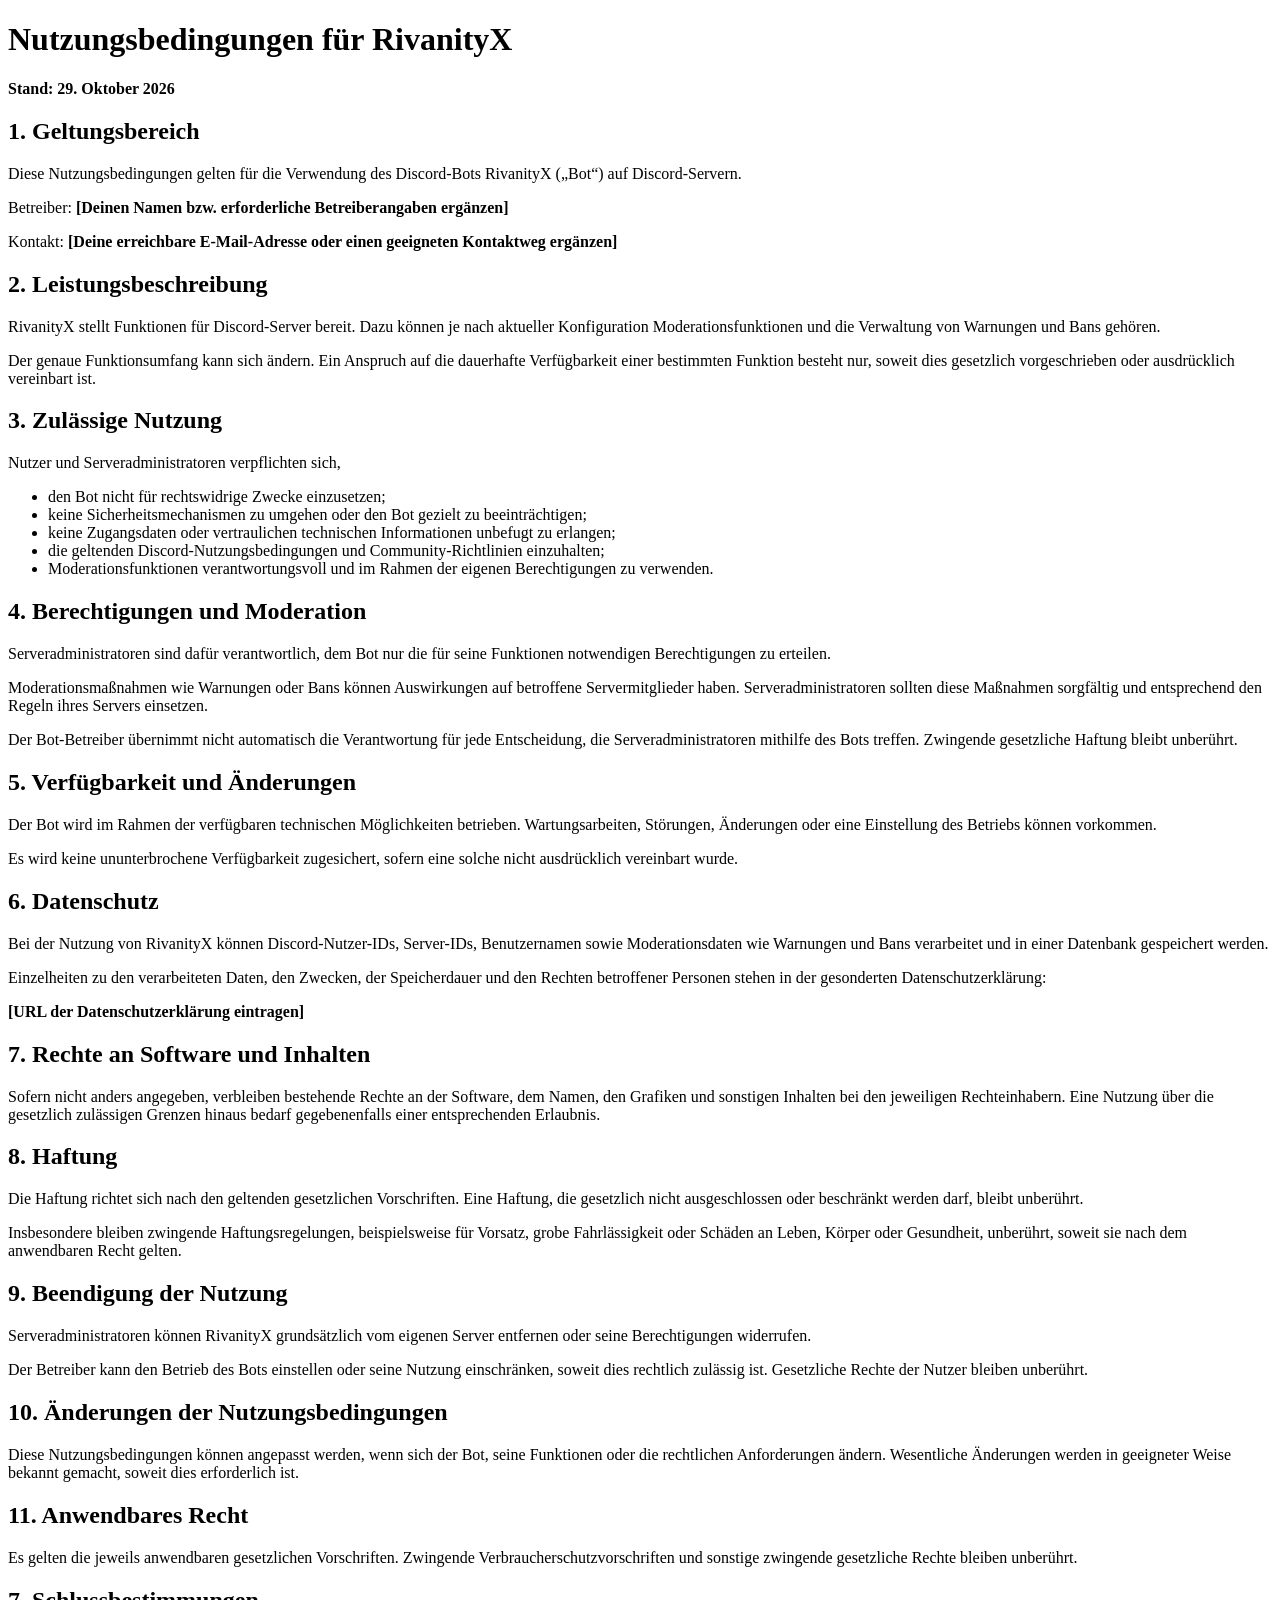
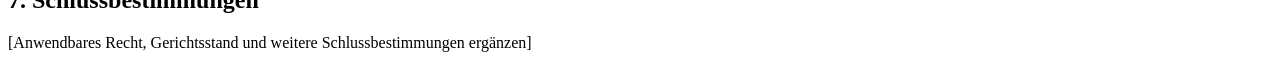
==== terms.html @ 4184931b "Add legal pages" ====
<!doctype html>
<html lang="de">
<head>
  <meta charset="utf-8">
  <meta name="viewport" content="width=device-width, initial-scale=1">
  <title>Nutzungsbedingungen für RivanityX</title>
</head>
<body>
  <main>
    <h1>Nutzungsbedingungen für RivanityX</h1>
    <p><strong>Stand: 29. Oktober 2026</strong></p>

    <section>
      <h2>1. Geltungsbereich</h2>
      <p>Diese Nutzungsbedingungen gelten für die Verwendung des Discord-Bots RivanityX („Bot“) auf Discord-Servern.</p>
      <p>Betreiber: <strong>[Deinen Namen bzw. erforderliche Betreiberangaben ergänzen]</strong></p>
      <p>Kontakt: <strong>[Deine erreichbare E-Mail-Adresse oder einen geeigneten Kontaktweg ergänzen]</strong></p>
    </section>

    <section>
      <h2>2. Leistungsbeschreibung</h2>
      <p>RivanityX stellt Funktionen für Discord-Server bereit. Dazu können je nach aktueller Konfiguration Moderationsfunktionen und die Verwaltung von Warnungen und Bans gehören.</p>
      <p>Der genaue Funktionsumfang kann sich ändern. Ein Anspruch auf die dauerhafte Verfügbarkeit einer bestimmten Funktion besteht nur, soweit dies gesetzlich vorgeschrieben oder ausdrücklich vereinbart ist.</p>
    </section>

    <section>
      <h2>3. Zulässige Nutzung</h2>
      <p>Nutzer und Serveradministratoren verpflichten sich,</p>
      <ul>
        <li>den Bot nicht für rechtswidrige Zwecke einzusetzen;</li>
        <li>keine Sicherheitsmechanismen zu umgehen oder den Bot gezielt zu beeinträchtigen;</li>
        <li>keine Zugangsdaten oder vertraulichen technischen Informationen unbefugt zu erlangen;</li>
        <li>die geltenden Discord-Nutzungsbedingungen und Community-Richtlinien einzuhalten;</li>
        <li>Moderationsfunktionen verantwortungsvoll und im Rahmen der eigenen Berechtigungen zu verwenden.</li>
      </ul>
    </section>

    <section>
      <h2>4. Berechtigungen und Moderation</h2>
      <p>Serveradministratoren sind dafür verantwortlich, dem Bot nur die für seine Funktionen notwendigen Berechtigungen zu erteilen.</p>
      <p>Moderationsmaßnahmen wie Warnungen oder Bans können Auswirkungen auf betroffene Servermitglieder haben. Serveradministratoren sollten diese Maßnahmen sorgfältig und entsprechend den Regeln ihres Servers einsetzen.</p>
      <p>Der Bot-Betreiber übernimmt nicht automatisch die Verantwortung für jede Entscheidung, die Serveradministratoren mithilfe des Bots treffen. Zwingende gesetzliche Haftung bleibt unberührt.</p>
    </section>

    <section>
      <h2>5. Verfügbarkeit und Änderungen</h2>
      <p>Der Bot wird im Rahmen der verfügbaren technischen Möglichkeiten betrieben. Wartungsarbeiten, Störungen, Änderungen oder eine Einstellung des Betriebs können vorkommen.</p>
      <p>Es wird keine ununterbrochene Verfügbarkeit zugesichert, sofern eine solche nicht ausdrücklich vereinbart wurde.</p>
    </section>

    <section>
      <h2>6. Datenschutz</h2>
      <p>Bei der Nutzung von RivanityX können Discord-Nutzer-IDs, Server-IDs, Benutzernamen sowie Moderationsdaten wie Warnungen und Bans verarbeitet und in einer Datenbank gespeichert werden.</p>
      <p>Einzelheiten zu den verarbeiteten Daten, den Zwecken, der Speicherdauer und den Rechten betroffener Personen stehen in der gesonderten Datenschutzerklärung:</p>
      <p><strong>[URL der Datenschutzerklärung eintragen]</strong></p>
    </section>

    <section>
      <h2>7. Rechte an Software und Inhalten</h2>
      <p>Sofern nicht anders angegeben, verbleiben bestehende Rechte an der Software, dem Namen, den Grafiken und sonstigen Inhalten bei den jeweiligen Rechteinhabern. Eine Nutzung über die gesetzlich zulässigen Grenzen hinaus bedarf gegebenenfalls einer entsprechenden Erlaubnis.</p>
    </section>

    <section>
      <h2>8. Haftung</h2>
      <p>Die Haftung richtet sich nach den geltenden gesetzlichen Vorschriften. Eine Haftung, die gesetzlich nicht ausgeschlossen oder beschränkt werden darf, bleibt unberührt.</p>
      <p>Insbesondere bleiben zwingende Haftungsregelungen, beispielsweise für Vorsatz, grobe Fahrlässigkeit oder Schäden an Leben, Körper oder Gesundheit, unberührt, soweit sie nach dem anwendbaren Recht gelten.</p>
    </section>

    <section>
      <h2>9. Beendigung der Nutzung</h2>
      <p>Serveradministratoren können RivanityX grundsätzlich vom eigenen Server entfernen oder seine Berechtigungen widerrufen.</p>
      <p>Der Betreiber kann den Betrieb des Bots einstellen oder seine Nutzung einschränken, soweit dies rechtlich zulässig ist. Gesetzliche Rechte der Nutzer bleiben unberührt.</p>
    </section>

    <section>
      <h2>10. Änderungen der Nutzungsbedingungen</h2>
      <p>Diese Nutzungsbedingungen können angepasst werden, wenn sich der Bot, seine Funktionen oder die rechtlichen Anforderungen ändern. Wesentliche Änderungen werden in geeigneter Weise bekannt gemacht, soweit dies erforderlich ist.</p>
    </section>

    <section>
      <h2>11. Anwendbares Recht</h2>
      <p>Es gelten die jeweils anwendbaren gesetzlichen Vorschriften. Zwingende Verbraucherschutzvorschriften und sonstige zwingende gesetzliche Rechte bleiben unberührt.</p>
    </section>

    <section>
      <h2>7. Schlussbestimmungen</h2>
      <p>[Anwendbares Recht, Gerichtsstand und weitere Schlussbestimmungen ergänzen]</p>
    </section>
  </main>
</body>
</html>
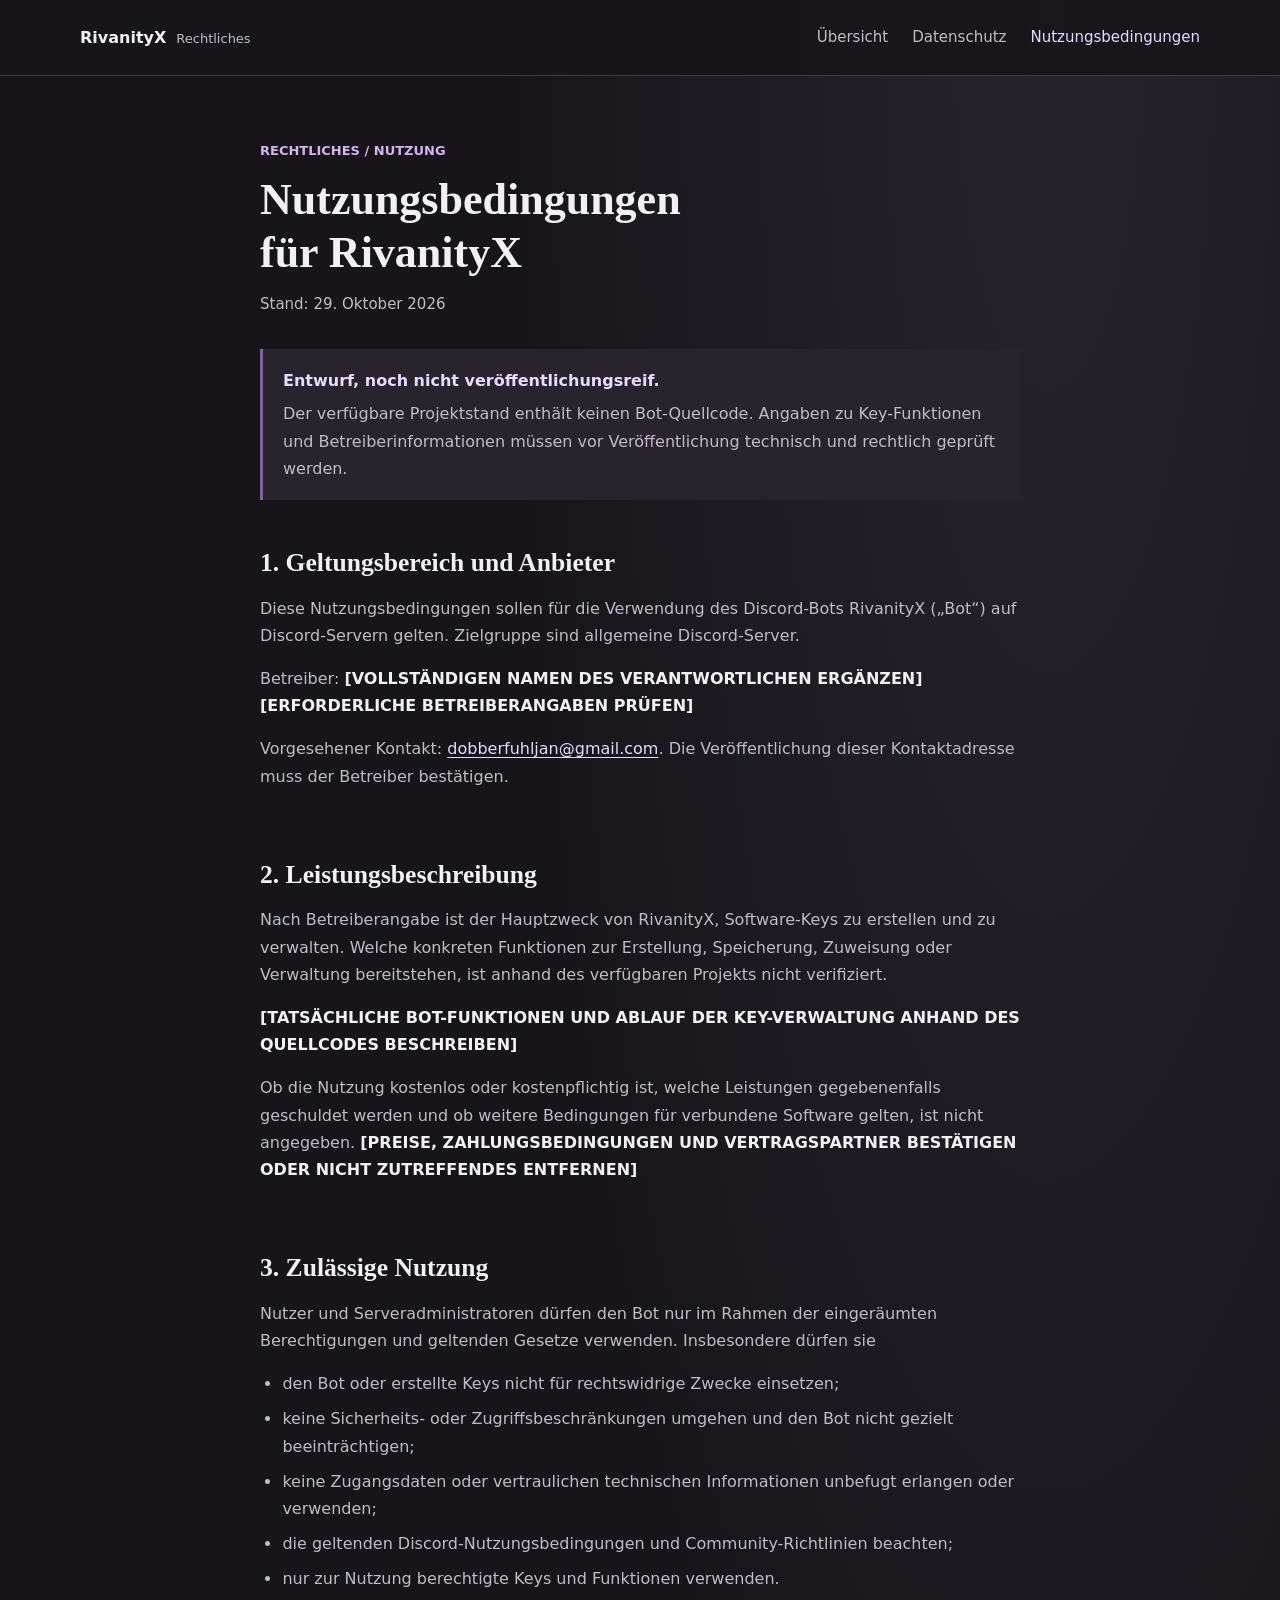
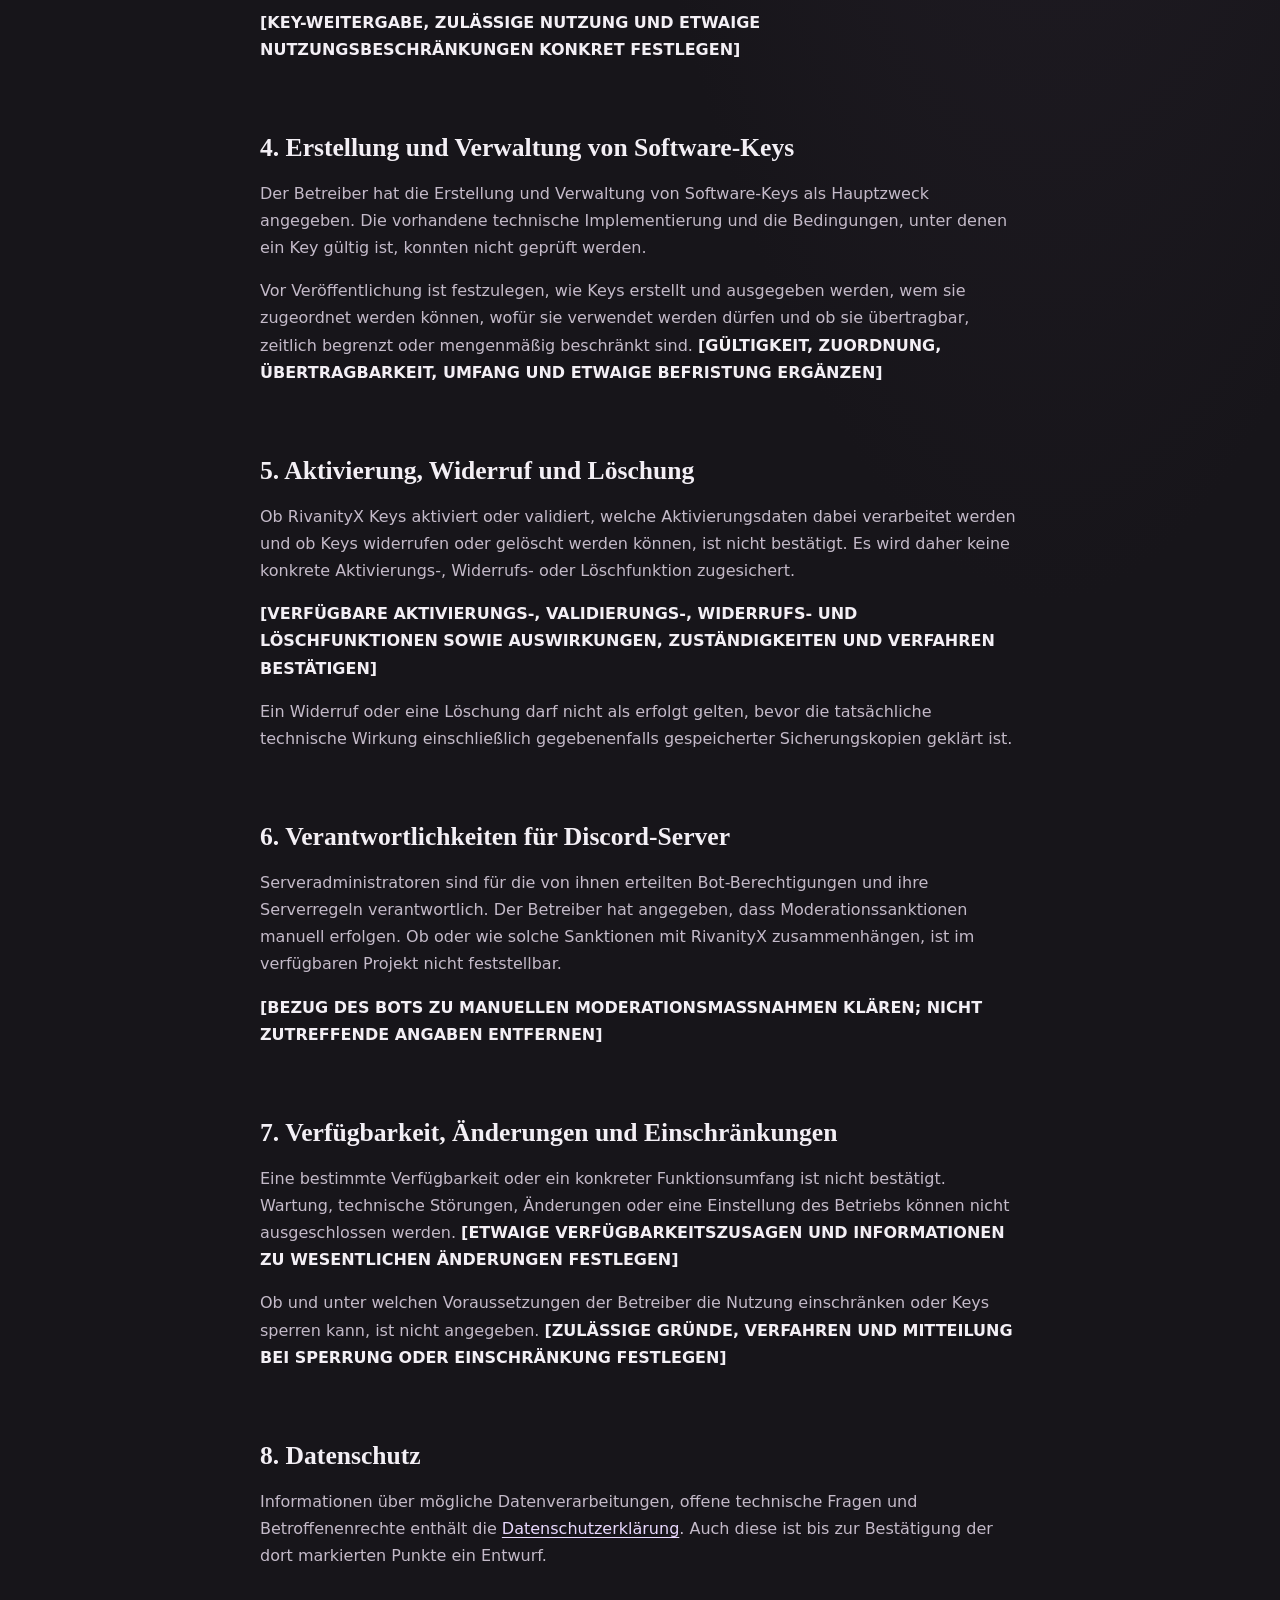
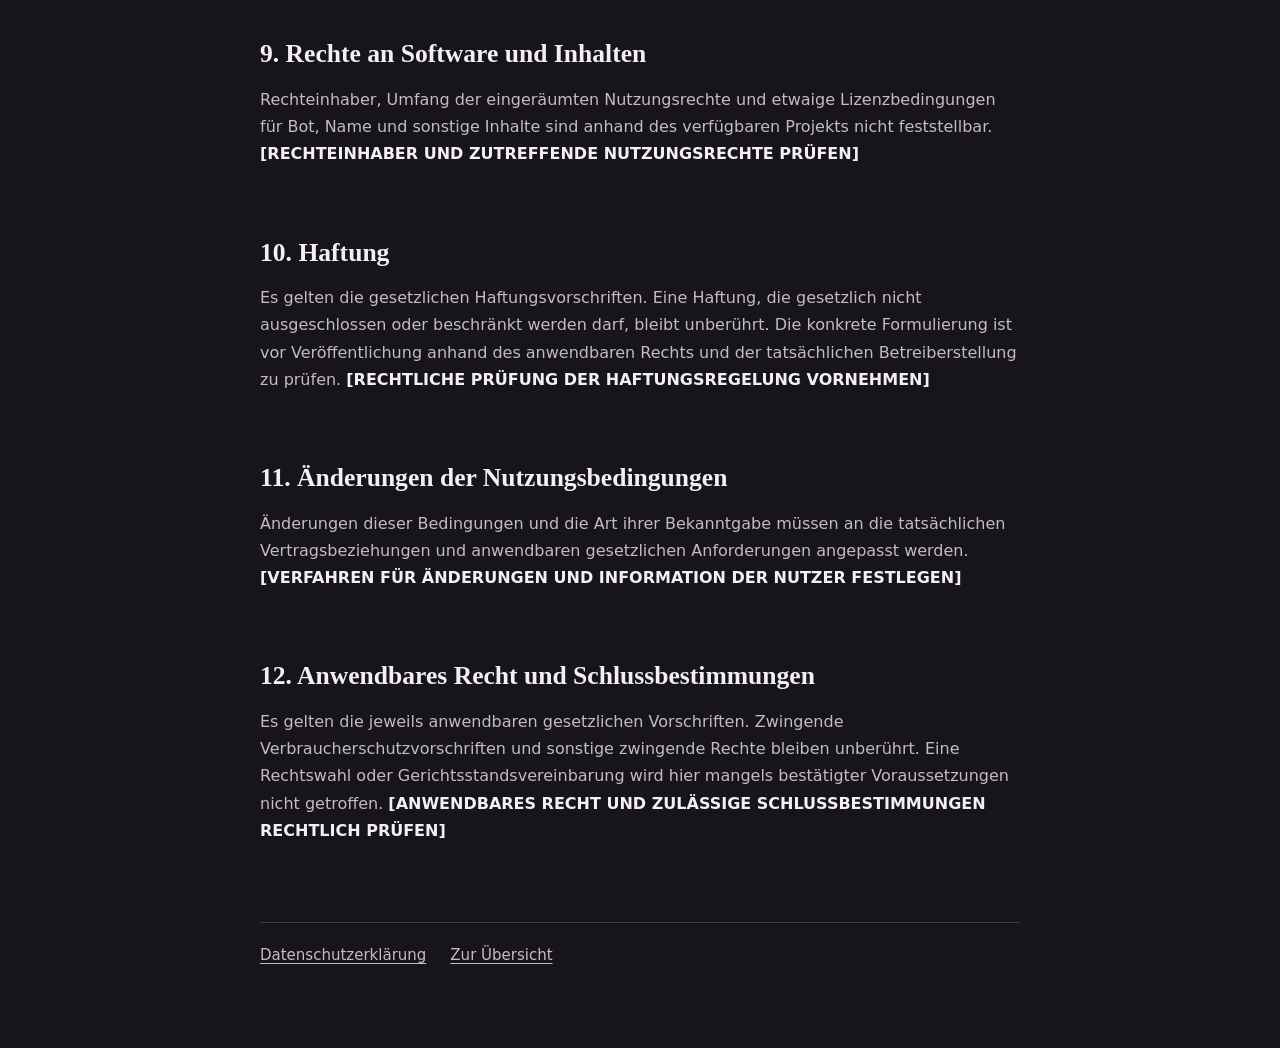
==== commit 20aa6b7a: "Publish RivanityX legal site" ====
--- a/terms.html
+++ b/terms.html
@@ -3,89 +3,112 @@
 <head>
   <meta charset="utf-8">
   <meta name="viewport" content="width=device-width, initial-scale=1">
-  <title>Nutzungsbedingungen für RivanityX</title>
+  <meta name="theme-color" content="#17151a">
+  <title>Nutzungsbedingungen | RivanityX</title>
+  <link rel="stylesheet" href="style.css">
 </head>
 <body>
-  <main>
+  <header class="site-header">
+    <a class="wordmark" href="index.html">RivanityX <span>Rechtliches</span></a>
+    <nav aria-label="Hauptnavigation">
+      <a href="index.html">Übersicht</a>
+      <a href="privacy.html">Datenschutz</a>
+      <a href="terms.html" aria-current="page">Nutzungsbedingungen</a>
+    </nav>
+  </header>
+
+  <main class="document">
+    <p class="eyebrow">Rechtliches / Nutzung</p>
     <h1>Nutzungsbedingungen für RivanityX</h1>
-    <p><strong>Stand: 29. Oktober 2026</strong></p>
+    <p class="document-date">Stand: 29. Oktober 2026</p>
+
+    <aside class="draft-notice" aria-label="Wichtiger Hinweis">
+      <strong>Entwurf, noch nicht veröffentlichungsreif.</strong>
+      <p>Der verfügbare Projektstand enthält keinen Bot-Quellcode. Angaben zu Key-Funktionen und Betreiberinformationen müssen vor Veröffentlichung technisch und rechtlich geprüft werden.</p>
+    </aside>
 
     <section>
-      <h2>1. Geltungsbereich</h2>
-      <p>Diese Nutzungsbedingungen gelten für die Verwendung des Discord-Bots RivanityX („Bot“) auf Discord-Servern.</p>
-      <p>Betreiber: <strong>[Deinen Namen bzw. erforderliche Betreiberangaben ergänzen]</strong></p>
-      <p>Kontakt: <strong>[Deine erreichbare E-Mail-Adresse oder einen geeigneten Kontaktweg ergänzen]</strong></p>
+      <h2>1. Geltungsbereich und Anbieter</h2>
+      <p>Diese Nutzungsbedingungen sollen für die Verwendung des Discord-Bots RivanityX („Bot“) auf Discord-Servern gelten. Zielgruppe sind allgemeine Discord-Server.</p>
+      <p>Betreiber: <strong>[VOLLSTÄNDIGEN NAMEN DES VERANTWORTLICHEN ERGÄNZEN]</strong><br>
+        <strong>[ERFORDERLICHE BETREIBERANGABEN PRÜFEN]</strong></p>
+      <p>Vorgesehener Kontakt: <a href="mailto:dobberfuhljan@gmail.com">dobberfuhljan@gmail.com</a>. Die Veröffentlichung dieser Kontaktadresse muss der Betreiber bestätigen.</p>
     </section>
 
     <section>
       <h2>2. Leistungsbeschreibung</h2>
-      <p>RivanityX stellt Funktionen für Discord-Server bereit. Dazu können je nach aktueller Konfiguration Moderationsfunktionen und die Verwaltung von Warnungen und Bans gehören.</p>
-      <p>Der genaue Funktionsumfang kann sich ändern. Ein Anspruch auf die dauerhafte Verfügbarkeit einer bestimmten Funktion besteht nur, soweit dies gesetzlich vorgeschrieben oder ausdrücklich vereinbart ist.</p>
+      <p>Nach Betreiberangabe ist der Hauptzweck von RivanityX, Software-Keys zu erstellen und zu verwalten. Welche konkreten Funktionen zur Erstellung, Speicherung, Zuweisung oder Verwaltung bereitstehen, ist anhand des verfügbaren Projekts nicht verifiziert.</p>
+      <p><strong>[TATSÄCHLICHE BOT-FUNKTIONEN UND ABLAUF DER KEY-VERWALTUNG ANHAND DES QUELLCODES BESCHREIBEN]</strong></p>
+      <p>Ob die Nutzung kostenlos oder kostenpflichtig ist, welche Leistungen gegebenenfalls geschuldet werden und ob weitere Bedingungen für verbundene Software gelten, ist nicht angegeben. <strong>[PREISE, ZAHLUNGSBEDINGUNGEN UND VERTRAGSPARTNER BESTÄTIGEN ODER NICHT ZUTREFFENDES ENTFERNEN]</strong></p>
     </section>
 
     <section>
       <h2>3. Zulässige Nutzung</h2>
-      <p>Nutzer und Serveradministratoren verpflichten sich,</p>
+      <p>Nutzer und Serveradministratoren dürfen den Bot nur im Rahmen der eingeräumten Berechtigungen und geltenden Gesetze verwenden. Insbesondere dürfen sie</p>
       <ul>
-        <li>den Bot nicht für rechtswidrige Zwecke einzusetzen;</li>
-        <li>keine Sicherheitsmechanismen zu umgehen oder den Bot gezielt zu beeinträchtigen;</li>
-        <li>keine Zugangsdaten oder vertraulichen technischen Informationen unbefugt zu erlangen;</li>
-        <li>die geltenden Discord-Nutzungsbedingungen und Community-Richtlinien einzuhalten;</li>
-        <li>Moderationsfunktionen verantwortungsvoll und im Rahmen der eigenen Berechtigungen zu verwenden.</li>
+        <li>den Bot oder erstellte Keys nicht für rechtswidrige Zwecke einsetzen;</li>
+        <li>keine Sicherheits- oder Zugriffsbeschränkungen umgehen und den Bot nicht gezielt beeinträchtigen;</li>
+        <li>keine Zugangsdaten oder vertraulichen technischen Informationen unbefugt erlangen oder verwenden;</li>
+        <li>die geltenden Discord-Nutzungsbedingungen und Community-Richtlinien beachten;</li>
+        <li>nur zur Nutzung berechtigte Keys und Funktionen verwenden.</li>
       </ul>
+      <p><strong>[KEY-WEITERGABE, ZULÄSSIGE NUTZUNG UND ETWAIGE NUTZUNGSBESCHRÄNKUNGEN KONKRET FESTLEGEN]</strong></p>
     </section>
 
     <section>
-      <h2>4. Berechtigungen und Moderation</h2>
-      <p>Serveradministratoren sind dafür verantwortlich, dem Bot nur die für seine Funktionen notwendigen Berechtigungen zu erteilen.</p>
-      <p>Moderationsmaßnahmen wie Warnungen oder Bans können Auswirkungen auf betroffene Servermitglieder haben. Serveradministratoren sollten diese Maßnahmen sorgfältig und entsprechend den Regeln ihres Servers einsetzen.</p>
-      <p>Der Bot-Betreiber übernimmt nicht automatisch die Verantwortung für jede Entscheidung, die Serveradministratoren mithilfe des Bots treffen. Zwingende gesetzliche Haftung bleibt unberührt.</p>
+      <h2>4. Erstellung und Verwaltung von Software-Keys</h2>
+      <p>Der Betreiber hat die Erstellung und Verwaltung von Software-Keys als Hauptzweck angegeben. Die vorhandene technische Implementierung und die Bedingungen, unter denen ein Key gültig ist, konnten nicht geprüft werden.</p>
+      <p>Vor Veröffentlichung ist festzulegen, wie Keys erstellt und ausgegeben werden, wem sie zugeordnet werden können, wofür sie verwendet werden dürfen und ob sie übertragbar, zeitlich begrenzt oder mengenmäßig beschränkt sind. <strong>[GÜLTIGKEIT, ZUORDNUNG, ÜBERTRAGBARKEIT, UMFANG UND ETWAIGE BEFRISTUNG ERGÄNZEN]</strong></p>
     </section>
 
     <section>
-      <h2>5. Verfügbarkeit und Änderungen</h2>
-      <p>Der Bot wird im Rahmen der verfügbaren technischen Möglichkeiten betrieben. Wartungsarbeiten, Störungen, Änderungen oder eine Einstellung des Betriebs können vorkommen.</p>
-      <p>Es wird keine ununterbrochene Verfügbarkeit zugesichert, sofern eine solche nicht ausdrücklich vereinbart wurde.</p>
+      <h2>5. Aktivierung, Widerruf und Löschung</h2>
+      <p>Ob RivanityX Keys aktiviert oder validiert, welche Aktivierungsdaten dabei verarbeitet werden und ob Keys widerrufen oder gelöscht werden können, ist nicht bestätigt. Es wird daher keine konkrete Aktivierungs-, Widerrufs- oder Löschfunktion zugesichert.</p>
+      <p><strong>[VERFÜGBARE AKTIVIERUNGS-, VALIDIERUNGS-, WIDERRUFS- UND LÖSCHFUNKTIONEN SOWIE AUSWIRKUNGEN, ZUSTÄNDIGKEITEN UND VERFAHREN BESTÄTIGEN]</strong></p>
+      <p>Ein Widerruf oder eine Löschung darf nicht als erfolgt gelten, bevor die tatsächliche technische Wirkung einschließlich gegebenenfalls gespeicherter Sicherungskopien geklärt ist.</p>
     </section>
 
     <section>
-      <h2>6. Datenschutz</h2>
-      <p>Bei der Nutzung von RivanityX können Discord-Nutzer-IDs, Server-IDs, Benutzernamen sowie Moderationsdaten wie Warnungen und Bans verarbeitet und in einer Datenbank gespeichert werden.</p>
-      <p>Einzelheiten zu den verarbeiteten Daten, den Zwecken, der Speicherdauer und den Rechten betroffener Personen stehen in der gesonderten Datenschutzerklärung:</p>
-      <p><strong>[URL der Datenschutzerklärung eintragen]</strong></p>
+      <h2>6. Verantwortlichkeiten für Discord-Server</h2>
+      <p>Serveradministratoren sind für die von ihnen erteilten Bot-Berechtigungen und ihre Serverregeln verantwortlich. Der Betreiber hat angegeben, dass Moderationssanktionen manuell erfolgen. Ob oder wie solche Sanktionen mit RivanityX zusammenhängen, ist im verfügbaren Projekt nicht feststellbar.</p>
+      <p><strong>[BEZUG DES BOTS ZU MANUELLEN MODERATIONSMASSNAHMEN KLÄREN; NICHT ZUTREFFENDE ANGABEN ENTFERNEN]</strong></p>
     </section>
 
     <section>
-      <h2>7. Rechte an Software und Inhalten</h2>
-      <p>Sofern nicht anders angegeben, verbleiben bestehende Rechte an der Software, dem Namen, den Grafiken und sonstigen Inhalten bei den jeweiligen Rechteinhabern. Eine Nutzung über die gesetzlich zulässigen Grenzen hinaus bedarf gegebenenfalls einer entsprechenden Erlaubnis.</p>
+      <h2>7. Verfügbarkeit, Änderungen und Einschränkungen</h2>
+      <p>Eine bestimmte Verfügbarkeit oder ein konkreter Funktionsumfang ist nicht bestätigt. Wartung, technische Störungen, Änderungen oder eine Einstellung des Betriebs können nicht ausgeschlossen werden. <strong>[ETWAIGE VERFÜGBARKEITSZUSAGEN UND INFORMATIONEN ZU WESENTLICHEN ÄNDERUNGEN FESTLEGEN]</strong></p>
+      <p>Ob und unter welchen Voraussetzungen der Betreiber die Nutzung einschränken oder Keys sperren kann, ist nicht angegeben. <strong>[ZULÄSSIGE GRÜNDE, VERFAHREN UND MITTEILUNG BEI SPERRUNG ODER EINSCHRÄNKUNG FESTLEGEN]</strong></p>
     </section>
 
     <section>
-      <h2>8. Haftung</h2>
-      <p>Die Haftung richtet sich nach den geltenden gesetzlichen Vorschriften. Eine Haftung, die gesetzlich nicht ausgeschlossen oder beschränkt werden darf, bleibt unberührt.</p>
-      <p>Insbesondere bleiben zwingende Haftungsregelungen, beispielsweise für Vorsatz, grobe Fahrlässigkeit oder Schäden an Leben, Körper oder Gesundheit, unberührt, soweit sie nach dem anwendbaren Recht gelten.</p>
+      <h2>8. Datenschutz</h2>
+      <p>Informationen über mögliche Datenverarbeitungen, offene technische Fragen und Betroffenenrechte enthält die <a href="privacy.html">Datenschutzerklärung</a>. Auch diese ist bis zur Bestätigung der dort markierten Punkte ein Entwurf.</p>
     </section>
 
     <section>
-      <h2>9. Beendigung der Nutzung</h2>
-      <p>Serveradministratoren können RivanityX grundsätzlich vom eigenen Server entfernen oder seine Berechtigungen widerrufen.</p>
-      <p>Der Betreiber kann den Betrieb des Bots einstellen oder seine Nutzung einschränken, soweit dies rechtlich zulässig ist. Gesetzliche Rechte der Nutzer bleiben unberührt.</p>
+      <h2>9. Rechte an Software und Inhalten</h2>
+      <p>Rechteinhaber, Umfang der eingeräumten Nutzungsrechte und etwaige Lizenzbedingungen für Bot, Name und sonstige Inhalte sind anhand des verfügbaren Projekts nicht feststellbar. <strong>[RECHTEINHABER UND ZUTREFFENDE NUTZUNGSRECHTE PRÜFEN]</strong></p>
     </section>
 
     <section>
-      <h2>10. Änderungen der Nutzungsbedingungen</h2>
-      <p>Diese Nutzungsbedingungen können angepasst werden, wenn sich der Bot, seine Funktionen oder die rechtlichen Anforderungen ändern. Wesentliche Änderungen werden in geeigneter Weise bekannt gemacht, soweit dies erforderlich ist.</p>
+      <h2>10. Haftung</h2>
+      <p>Es gelten die gesetzlichen Haftungsvorschriften. Eine Haftung, die gesetzlich nicht ausgeschlossen oder beschränkt werden darf, bleibt unberührt. Die konkrete Formulierung ist vor Veröffentlichung anhand des anwendbaren Rechts und der tatsächlichen Betreiberstellung zu prüfen. <strong>[RECHTLICHE PRÜFUNG DER HAFTUNGSREGELUNG VORNEHMEN]</strong></p>
     </section>
 
     <section>
-      <h2>11. Anwendbares Recht</h2>
-      <p>Es gelten die jeweils anwendbaren gesetzlichen Vorschriften. Zwingende Verbraucherschutzvorschriften und sonstige zwingende gesetzliche Rechte bleiben unberührt.</p>
+      <h2>11. Änderungen der Nutzungsbedingungen</h2>
+      <p>Änderungen dieser Bedingungen und die Art ihrer Bekanntgabe müssen an die tatsächlichen Vertragsbeziehungen und anwendbaren gesetzlichen Anforderungen angepasst werden. <strong>[VERFAHREN FÜR ÄNDERUNGEN UND INFORMATION DER NUTZER FESTLEGEN]</strong></p>
     </section>
 
     <section>
-      <h2>7. Schlussbestimmungen</h2>
-      <p>[Anwendbares Recht, Gerichtsstand und weitere Schlussbestimmungen ergänzen]</p>
+      <h2>12. Anwendbares Recht und Schlussbestimmungen</h2>
+      <p>Es gelten die jeweils anwendbaren gesetzlichen Vorschriften. Zwingende Verbraucherschutzvorschriften und sonstige zwingende Rechte bleiben unberührt. Eine Rechtswahl oder Gerichtsstandsvereinbarung wird hier mangels bestätigter Voraussetzungen nicht getroffen. <strong>[ANWENDBARES RECHT UND ZULÄSSIGE SCHLUSSBESTIMMUNGEN RECHTLICH PRÜFEN]</strong></p>
     </section>
+
+    <footer class="document-footer">
+      <a href="privacy.html">Datenschutzerklärung</a>
+      <a href="index.html">Zur Übersicht</a>
+    </footer>
   </main>
 </body>
 </html>
--- a/style.css
+++ b/style.css
@@ -0,0 +1,299 @@
+:root {
+  color-scheme: dark;
+  --page: #17151a;
+  --surface: #211e24;
+  --text: #f3eff5;
+  --muted: #c4bac9;
+  --accent: #d3b3f2;
+  --accent-strong: #ead9ff;
+  --line: #403944;
+  --notice: #29232e;
+  --notice-line: #80649a;
+  font-family: system-ui, -apple-system, "Segoe UI", sans-serif;
+  font-synthesis: none;
+  text-rendering: optimizeLegibility;
+}
+
+* {
+  box-sizing: border-box;
+}
+
+html {
+  min-width: 320px;
+  background: var(--page);
+  scroll-behavior: smooth;
+}
+
+body {
+  min-height: 100vh;
+  margin: 0;
+  color: var(--text);
+  background: radial-gradient(ellipse at 82% 0%, #29232e 0, var(--page) 34rem);
+  font-size: 1rem;
+  line-height: 1.7;
+}
+
+a {
+  color: var(--accent-strong);
+  text-decoration-thickness: 1px;
+  text-underline-offset: 0.2em;
+}
+
+a:hover {
+  color: #ffffff;
+}
+
+a:focus-visible {
+  outline: 2px solid var(--accent-strong);
+  outline-offset: 4px;
+  border-radius: 2px;
+}
+
+.site-header {
+  display: flex;
+  align-items: center;
+  justify-content: space-between;
+  gap: 24px;
+  min-height: 76px;
+  padding: 16px max(24px, calc((100vw - 1120px) / 2));
+  border-bottom: 1px solid var(--line);
+  background: rgb(23 21 26 / 88%);
+}
+
+.wordmark {
+  display: inline-flex;
+  align-items: baseline;
+  gap: 10px;
+  color: var(--text);
+  font-weight: 700;
+  text-decoration: none;
+}
+
+.wordmark span {
+  color: var(--muted);
+  font-size: 0.8125rem;
+  font-weight: 500;
+}
+
+.site-header nav {
+  display: flex;
+  flex-wrap: wrap;
+  gap: 8px 24px;
+}
+
+.site-header nav a {
+  color: var(--muted);
+  font-size: 0.9375rem;
+  text-decoration: none;
+}
+
+.site-header nav a[aria-current="page"],
+.site-header nav a:hover {
+  color: var(--accent-strong);
+}
+
+.document,
+.landing {
+  width: min(100% - 48px, 760px);
+  margin: 0 auto;
+  padding: 64px 0 80px;
+}
+
+.landing {
+  width: min(100% - 48px, 860px);
+  padding-top: 88px;
+}
+
+.eyebrow {
+  margin: 0 0 12px;
+  color: var(--accent);
+  font-size: 0.8125rem;
+  font-weight: 700;
+  text-transform: uppercase;
+}
+
+h1,
+h2,
+h3 {
+  color: var(--text);
+  font-family: "Iowan Old Style", "Palatino Linotype", "Book Antiqua", Georgia, serif;
+  font-weight: 600;
+  line-height: 1.2;
+}
+
+h1 {
+  max-width: 18ch;
+  margin: 0;
+  font-size: 2.75rem;
+}
+
+h2 {
+  margin: 48px 0 16px;
+  font-size: 1.6rem;
+}
+
+h3 {
+  margin: 28px 0 8px;
+  font-size: 1.2rem;
+}
+
+p,
+ul {
+  margin-top: 0;
+}
+
+.document-date {
+  margin: 12px 0 32px;
+  color: var(--muted);
+  font-size: 0.9375rem;
+}
+
+.document section {
+  padding-bottom: 6px;
+}
+
+.document section p,
+.document section li {
+  color: var(--muted);
+}
+
+.document section strong {
+  color: var(--text);
+  overflow-wrap: anywhere;
+}
+
+.document ul {
+  padding-left: 1.4rem;
+}
+
+.document li + li {
+  margin-top: 8px;
+}
+
+.draft-notice {
+  margin: 28px 0 40px;
+  padding: 18px 20px;
+  border-left: 3px solid var(--notice-line);
+  background: var(--notice);
+}
+
+.draft-notice strong {
+  color: var(--accent-strong);
+}
+
+.draft-notice p {
+  margin: 6px 0 0;
+  color: var(--muted);
+}
+
+.intro {
+  max-width: 56ch;
+  margin: 20px 0 0;
+  color: var(--muted);
+  font-size: 1.125rem;
+}
+
+.document-list {
+  margin-top: 56px;
+}
+
+.document-list h2 {
+  margin-top: 0;
+}
+
+.legal-links {
+  margin: 0;
+  padding: 0;
+  border-top: 1px solid var(--line);
+  list-style: none;
+}
+
+.legal-links li {
+  border-bottom: 1px solid var(--line);
+}
+
+.legal-links a {
+  display: grid;
+  gap: 3px;
+  padding: 18px 4px;
+  text-decoration: none;
+}
+
+.link-title {
+  color: var(--text);
+  font-size: 1.0625rem;
+  font-weight: 650;
+}
+
+.link-description {
+  color: var(--muted);
+  font-size: 0.9375rem;
+}
+
+.document-footer,
+.site-footer {
+  display: flex;
+  flex-wrap: wrap;
+  gap: 12px 24px;
+  margin-top: 56px;
+  padding-top: 20px;
+  border-top: 1px solid var(--line);
+  font-size: 0.9375rem;
+}
+
+.document-footer a,
+.site-footer a {
+  color: var(--muted);
+}
+
+.site-footer {
+  justify-content: space-between;
+  color: var(--muted);
+}
+
+.site-footer p {
+  margin: 0;
+}
+
+@media (max-width: 640px) {
+  .site-header {
+    align-items: flex-start;
+    flex-direction: column;
+    gap: 12px;
+    padding: 16px 20px;
+  }
+
+  .site-header nav {
+    gap: 8px 18px;
+  }
+
+  .document,
+  .landing {
+    width: min(100% - 40px, 760px);
+    padding-top: 44px;
+    padding-bottom: 56px;
+  }
+
+  .landing {
+    width: min(100% - 40px, 860px);
+  }
+
+  h1 {
+    font-size: 2.125rem;
+  }
+
+  h2 {
+    margin-top: 38px;
+    font-size: 1.4rem;
+  }
+
+  .draft-notice {
+    padding: 16px;
+  }
+}
+
+@media (prefers-reduced-motion: reduce) {
+  html {
+    scroll-behavior: auto;
+  }
+}
